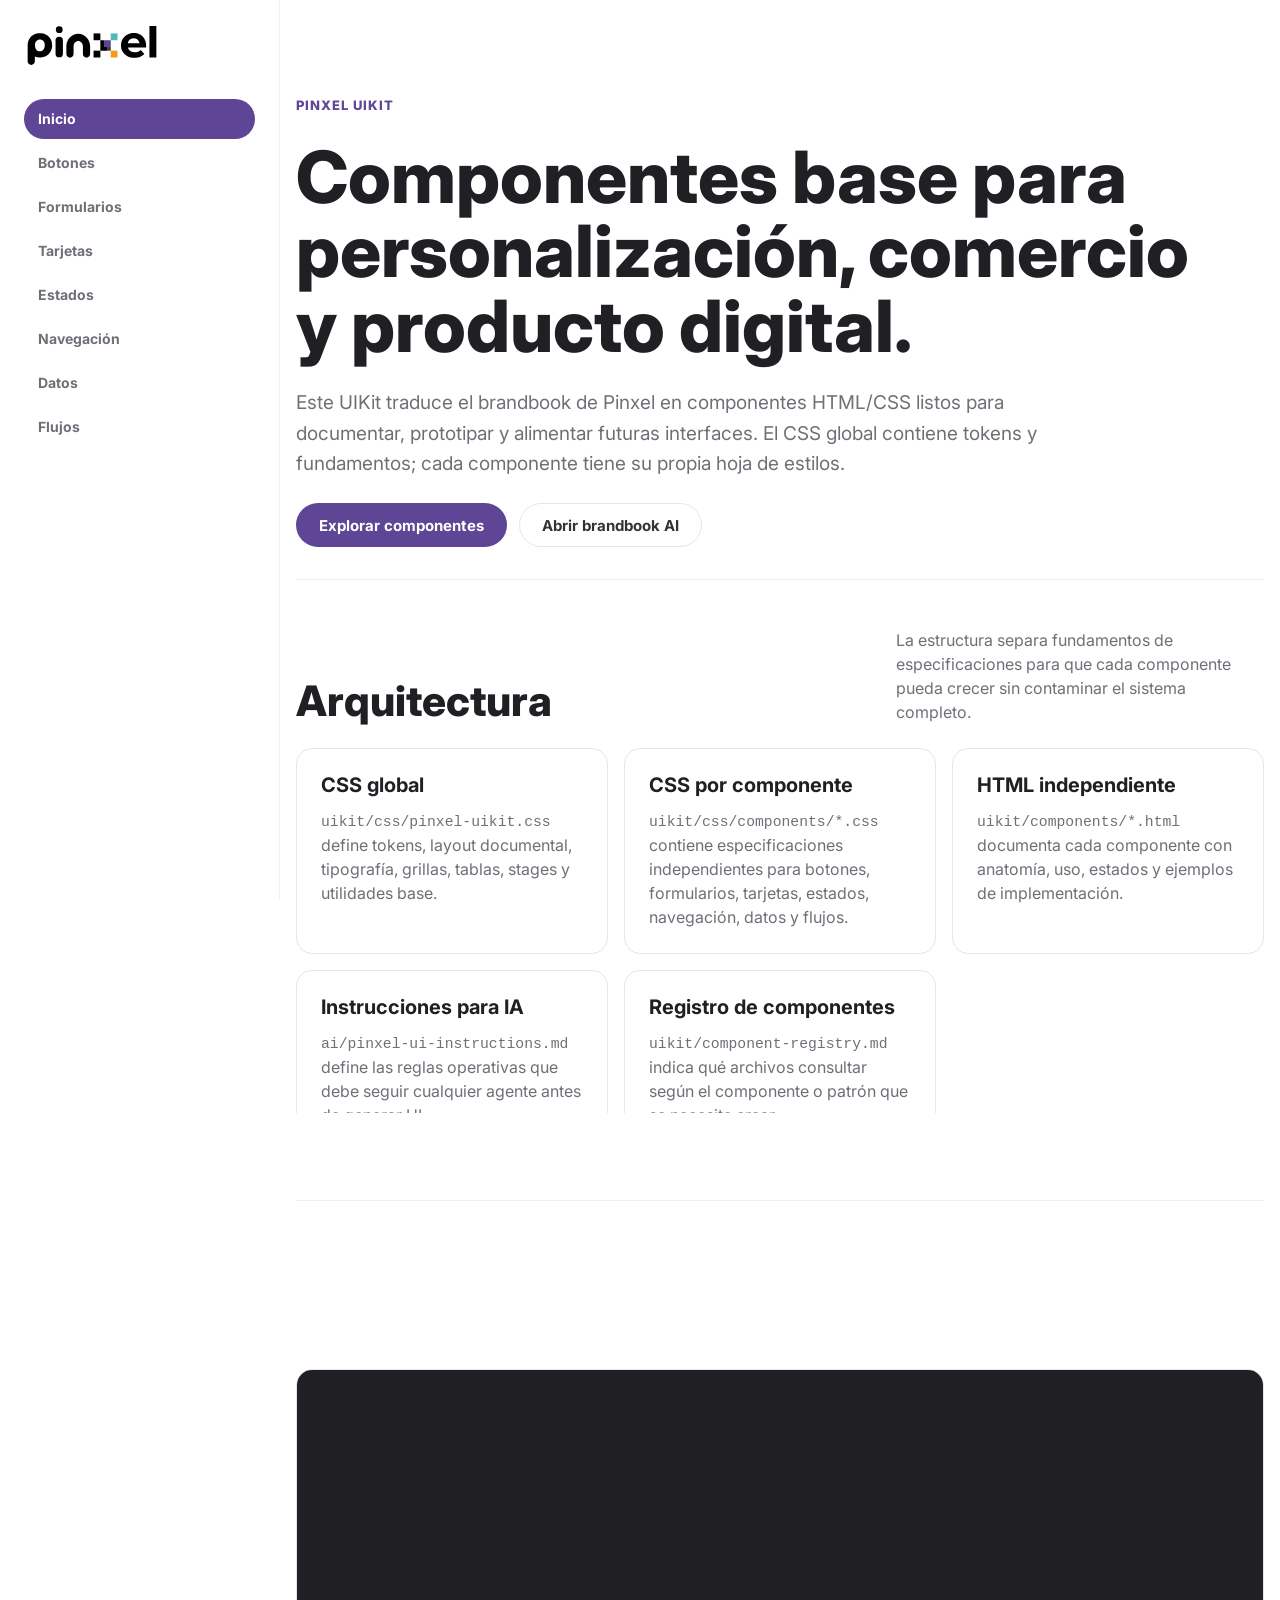
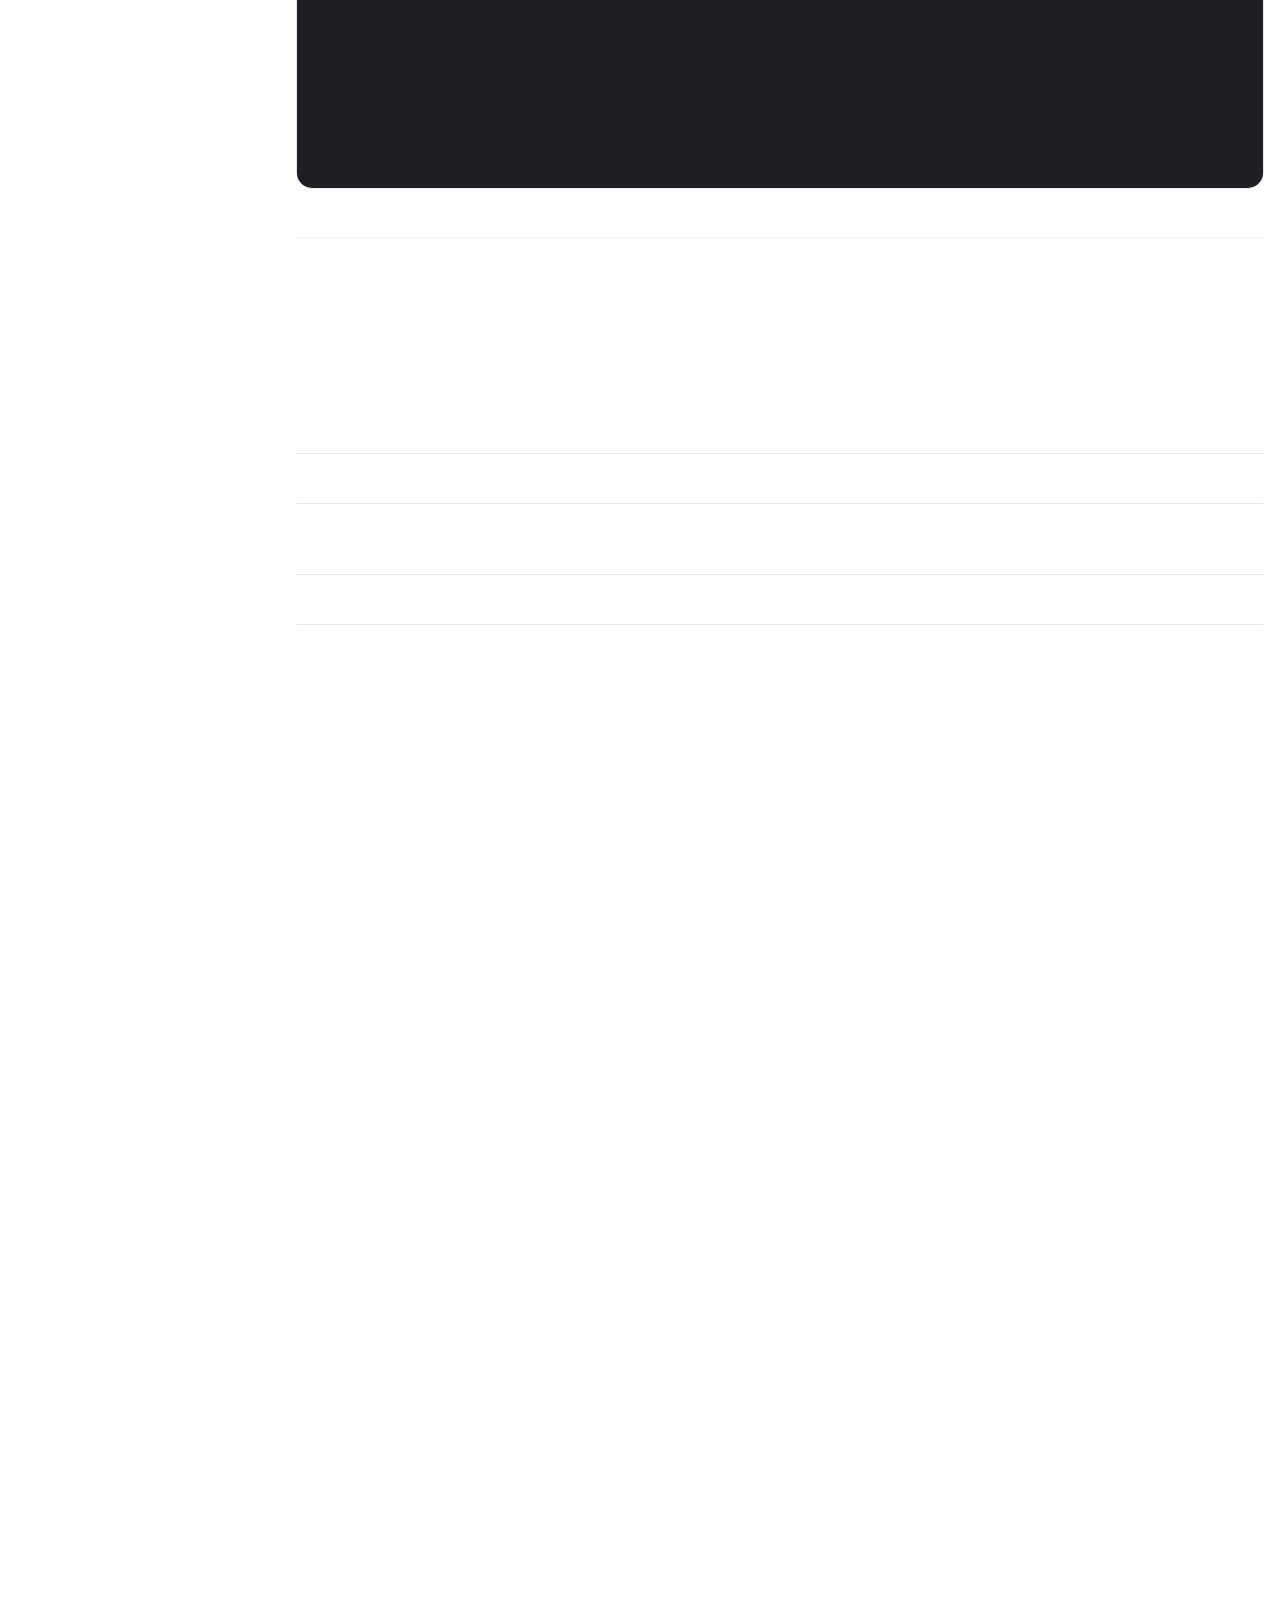
==== uikit/index.html @ 482d56bd "Initial Pinxel design system" ====
<!doctype html>
<html lang="es">
<head>
  <meta charset="utf-8">
  <meta name="viewport" content="width=device-width, initial-scale=1">
  <title>UIKit Pinxel</title>
  <link rel="stylesheet" href="./css/pinxel-uikit.css">
  <link rel="stylesheet" href="./css/components/buttons.css">
  <link rel="stylesheet" href="./css/components/forms.css">
  <link rel="stylesheet" href="./css/components/cards.css">
  <link rel="stylesheet" href="./css/components/badges-alerts.css">
  <link rel="stylesheet" href="./css/components/navigation.css">
  <link rel="stylesheet" href="./css/components/tabs.css">
  <link rel="stylesheet" href="./css/components/data.css">
  <link rel="stylesheet" href="./css/components/flows.css">
</head>
<body>
  <div class="px-shell">
    <div class="px-layout">
      <aside class="px-sidebar" aria-label="Navegación principal">
        <a class="px-sidebar__brand" href="./index.html" aria-label="UIKit Pinxel">
          <img src="../assets/pinxel-logo.svg" alt="Pinxel">
        </a>
        <nav class="px-sidebar__nav" aria-label="Componentes">
          <a href="./index.html" aria-current="page">Inicio</a>
          <a href="./components/buttons.html">Botones</a>
          <a href="./components/forms.html">Formularios</a>
          <a href="./components/cards.html">Tarjetas</a>
          <a href="./components/badges-alerts.html">Estados</a>
          <a href="./components/navigation-tabs.html">Navegación</a>
          <a href="./components/data.html">Datos</a>
          <a href="./components/flows.html">Flujos</a>
        </nav>
      </aside>
      <div class="px-layout__content">
        <main class="px-main">
      <section class="px-hero">
        <p class="px-kicker">Pinxel UIKit</p>
        <h1 class="px-page-title">Componentes base para personalización, comercio y producto digital.</h1>
        <p class="px-lead">Este UIKit traduce el brandbook de Pinxel en componentes HTML/CSS listos para documentar, prototipar y alimentar futuras interfaces. El CSS global contiene tokens y fundamentos; cada componente tiene su propia hoja de estilos.</p>
        <div class="px-row">
          <a class="px-button px-button--primary" href="./components/buttons.html">Explorar componentes</a>
          <a class="px-button px-button--secondary" href="../brandbook/pinxel-brandbook.md">Abrir brandbook AI</a>
        </div>
      </section>

      <section class="px-section">
        <div class="px-section__head">
          <h2>Arquitectura</h2>
          <p>La estructura separa fundamentos de especificaciones para que cada componente pueda crecer sin contaminar el sistema completo.</p>
        </div>
        <div class="px-grid px-grid--3">
          <article class="px-doc-card">
            <h3>CSS global</h3>
            <p><code>uikit/css/pinxel-uikit.css</code> define tokens, layout documental, tipografía, grillas, tablas, stages y utilidades base.</p>
          </article>
          <article class="px-doc-card">
            <h3>CSS por componente</h3>
            <p><code>uikit/css/components/*.css</code> contiene especificaciones independientes para botones, formularios, tarjetas, estados, navegación, datos y flujos.</p>
          </article>
          <article class="px-doc-card">
            <h3>HTML independiente</h3>
            <p><code>uikit/components/*.html</code> documenta cada componente con anatomía, uso, estados y ejemplos de implementación.</p>
          </article>
          <article class="px-doc-card">
            <h3>Instrucciones para IA</h3>
            <p><code>ai/pinxel-ui-instructions.md</code> define las reglas operativas que debe seguir cualquier agente antes de generar UI.</p>
          </article>
          <article class="px-doc-card">
            <h3>Registro de componentes</h3>
            <p><code>uikit/component-registry.md</code> indica qué archivos consultar según el componente o patrón que se necesite crear.</p>
          </article>
        </div>
      </section>

      <section class="px-section">
        <div class="px-section__head">
          <h2>Prompt recomendado</h2>
          <p>Copia este prompt cuando pidas una interfaz, producto digital, landing, dashboard o flujo para Pinxel. Ajusta solamente la última línea con el pedido específico.</p>
        </div>
        <textarea class="px-prompt-box" readonly spellcheck="false">Use the Pinxel design system as the source of truth.

Before designing or coding, read and follow:
- brandbook/pinxel-brandbook.md
- about/about-pinxel.md
- ai/pinxel-ui-instructions.md
- uikit/component-registry.md
- uikit/index.html
- uikit/css/pinxel-uikit.css
- the relevant files in uikit/components/ and uikit/css/components/

Build the requested UI using existing Pinxel tokens, layout rules, components, states, spacing, typography, accessibility rules, and content tone.

Do not invent new visual patterns unless the existing UIKit does not cover the need.
Use light theme by default.
Use Inter.
Use purple #5E4595 for primary actions, orange #F59B1B for commercial emphasis, teal #4EBBB8 for progress/success/live states, and charcoal #333333 for text and structure.
Use pill buttons, visible focus, labeled form fields, aligned inputs/selects, accessible icon-only controls, and complete component states.

Request:
[Describe the Pinxel product, page, app screen, component, or user flow to generate.]</textarea>
      </section>

      <section class="px-section">
        <div class="px-section__head">
          <h2>Principios del UIKit</h2>
          <p>Pinxel debe sentirse claro y modular, pero también capaz de sostener productos físicos personalizados y automatizaciones con IA.</p>
        </div>
        <table class="px-table">
          <tbody>
            <tr>
              <th>Light first</th>
              <td>Diseñar primero sobre superficies blancas o gris muy claro. El modo oscuro es opcional para herramientas largas y dashboards.</td>
            </tr>
            <tr>
              <th>Pill actions</th>
              <td>Las acciones principales usan forma pill. Es una señal de marca: acción amable, táctil y clara.</td>
            </tr>
            <tr>
              <th>Color funcional</th>
              <td>Púrpura para decisiones, naranja para impulso comercial, turquesa para progreso y estados positivos.</td>
            </tr>
            <tr>
              <th>Personalización visible</th>
              <td>Los flujos de producto deben mostrar objeto, opciones, preview, datos del cliente y confirmación.</td>
            </tr>
            <tr>
              <th>IA práctica</th>
              <td>La IA se presenta como asistente útil. Mostrar flujo, mensaje, estado o resultado antes que gráficos abstractos.</td>
            </tr>
          </tbody>
        </table>
      </section>

      <section class="px-section">
        <div class="px-section__head">
          <h2>Componentes base</h2>
          <p>Estos son los primeros componentes estables. Cada página puede copiarse como referencia para nuevos patrones.</p>
        </div>
        <div class="px-grid px-grid--3">
          <a class="px-card px-card--interactive" href="./components/buttons.html">
            <p class="px-card__eyebrow">Acciones</p>
            <h3 class="px-card__title">Botones</h3>
            <p class="px-card__text">Primario, secundario, terciario, acento, icon button, tamaños y estados.</p>
          </a>
          <a class="px-card px-card--interactive" href="./components/forms.html">
            <p class="px-card__eyebrow">Entrada</p>
            <h3 class="px-card__title">Formularios</h3>
            <p class="px-card__text">Inputs, búsqueda, textarea, selects, choices y opciones de personalización.</p>
          </a>
          <a class="px-card px-card--interactive" href="./components/cards.html">
            <p class="px-card__eyebrow">Superficies</p>
            <h3 class="px-card__title">Tarjetas</h3>
            <p class="px-card__text">Cards base, producto personalizado y líneas internas de Pinxel.</p>
          </a>
          <a class="px-card px-card--interactive" href="./components/badges-alerts.html">
            <p class="px-card__eyebrow">Feedback</p>
            <h3 class="px-card__title">Estados</h3>
            <p class="px-card__text">Badges y alertas para información, éxito, advertencia, error y neutral.</p>
          </a>
          <a class="px-card px-card--interactive" href="./components/navigation-tabs.html">
            <p class="px-card__eyebrow">Orientación</p>
            <h3 class="px-card__title">Navegación y tabs</h3>
            <p class="px-card__text">Top nav, subbar, tabs pill y tabs subrayados.</p>
          </a>
          <a class="px-card px-card--interactive" href="./components/data.html">
            <p class="px-card__eyebrow">Producto</p>
            <h3 class="px-card__title">Datos</h3>
            <p class="px-card__text">Métricas, progreso y listas de estados para dashboards y automatización.</p>
          </a>
          <a class="px-card px-card--interactive" href="./components/flows.html">
            <p class="px-card__eyebrow">Experiencia</p>
            <h3 class="px-card__title">Flujos</h3>
            <p class="px-card__text">Personalización de producto y automatización comercial con IA.</p>
          </a>
        </div>
      </section>

      <section class="px-section">
        <div class="px-section__head">
          <h2>Tokens esenciales</h2>
          <p>Primer mapa de valores compartidos entre brandbook, UIKit e interfaces futuras.</p>
        </div>
        <div class="px-grid px-grid--3">
          <div class="px-doc-card">
            <div class="px-token-swatch" style="background:#5e4595"></div>
            <h3>Púrpura Pinxel</h3>
            <p><code>--px-purple: #5e4595</code></p>
          </div>
          <div class="px-doc-card">
            <div class="px-token-swatch" style="background:#f59b1b"></div>
            <h3>Naranja Energía</h3>
            <p><code>--px-orange: #f59b1b</code></p>
          </div>
          <div class="px-doc-card">
            <div class="px-token-swatch" style="background:#4ebbb8"></div>
            <h3>Turquesa Vivo</h3>
            <p><code>--px-teal: #4ebbb8</code></p>
          </div>
        </div>
      </section>
        </main>

        <footer class="px-footer">
          <div class="px-footer__inner">UIKit Pinxel · base v0.1 · HTML estático con CSS modular.</div>
        </footer>
      </div>
    </div>
  </div>
</body>
</html>
---- uikit/css/components/buttons.css ----
.px-button {
  min-height: 44px;
  display: inline-flex;
  align-items: center;
  justify-content: center;
  gap: 8px;
  border: 1px solid transparent;
  border-radius: var(--px-radius-pill);
  padding: 0 22px;
  font-size: 15px;
  font-weight: 700;
  line-height: 1;
  text-decoration: none;
  cursor: pointer;
  position: relative;
  transition: transform 160ms var(--px-ease), background-color 160ms var(--px-ease), border-color 160ms var(--px-ease), box-shadow 160ms var(--px-ease), color 160ms var(--px-ease), opacity 160ms var(--px-ease);
  white-space: nowrap;
}

.px-button:hover:not(:disabled):not([aria-disabled="true"]):not([aria-busy="true"]) {
  transform: translateY(-1px);
}

.px-button:active:not(:disabled):not([aria-disabled="true"]):not([aria-busy="true"]),
.px-button[aria-pressed="true"] {
  transform: scale(.98);
}

.px-button:focus-visible,
.px-icon-button:focus-visible {
  outline: 3px solid rgba(94, 69, 149, .28);
  outline-offset: 3px;
}

.px-button:disabled,
.px-button[aria-disabled="true"] {
  cursor: not-allowed;
  transform: none;
}

.px-button[aria-busy="true"] {
  cursor: progress;
  pointer-events: none;
}

.px-button[aria-busy="true"]::before {
  width: 14px;
  height: 14px;
  border: 2px solid currentColor;
  border-right-color: transparent;
  border-radius: var(--px-radius-full);
  content: "";
  animation: px-button-spin 700ms linear infinite;
}

.px-button--primary {
  background: var(--px-purple);
  color: #ffffff;
}

.px-button--primary:hover:not(:disabled):not([aria-disabled="true"]) {
  background: var(--px-purple-hover);
}

.px-button--primary:active:not(:disabled):not([aria-disabled="true"]),
.px-button--primary[aria-pressed="true"] {
  background: #493176;
}

.px-button--primary:disabled,
.px-button--primary[aria-disabled="true"] {
  background: #d8d1e7;
  color: #ffffff;
}

.px-button--secondary {
  border-color: var(--px-hairline);
  background: var(--px-surface);
  color: var(--px-ink);
}

.px-button--secondary:hover:not(:disabled):not([aria-disabled="true"]) {
  border-color: color-mix(in srgb, var(--px-purple) 36%, var(--px-hairline));
  box-shadow: var(--px-shadow-sm);
}

.px-button--secondary:active:not(:disabled):not([aria-disabled="true"]),
.px-button--secondary[aria-pressed="true"] {
  background: rgba(94, 69, 149, .08);
  border-color: rgba(94, 69, 149, .42);
}

.px-button--secondary:disabled,
.px-button--secondary[aria-disabled="true"] {
  background: var(--px-canvas-soft);
  color: var(--px-subtle);
  border-color: var(--px-hairline);
}

.px-button--accent {
  background: var(--px-orange);
  color: #1f1f24;
}

.px-button--accent:hover:not(:disabled):not([aria-disabled="true"]) {
  background: #df8810;
}

.px-button--accent:disabled,
.px-button--accent[aria-disabled="true"] {
  background: #f8d9a7;
  color: rgba(31, 31, 36, .56);
}

.px-button--tertiary,
.px-button--ghost {
  background: transparent;
  color: var(--px-purple);
  padding-inline: 14px;
}

.px-button--tertiary:hover:not(:disabled):not([aria-disabled="true"]),
.px-button--ghost:hover:not(:disabled):not([aria-disabled="true"]) {
  background: rgba(94, 69, 149, .09);
}

.px-button--tertiary:active:not(:disabled):not([aria-disabled="true"]),
.px-button--tertiary[aria-pressed="true"],
.px-button--ghost:active:not(:disabled):not([aria-disabled="true"]),
.px-button--ghost[aria-pressed="true"] {
  background: rgba(94, 69, 149, .14);
}

.px-button--tertiary:disabled,
.px-button--tertiary[aria-disabled="true"],
.px-button--ghost:disabled,
.px-button--ghost[aria-disabled="true"] {
  color: var(--px-subtle);
  background: transparent;
}

.px-button--tertiary-neutral {
  color: var(--px-ink);
}

.px-button--tertiary-danger {
  color: var(--px-error);
}

.px-button--tertiary-danger:hover:not(:disabled):not([aria-disabled="true"]) {
  background: rgba(217, 74, 74, .10);
}

.px-button--large {
  min-height: 52px;
  padding: 0 28px;
  font-size: 16px;
}

.px-button--small {
  min-height: 36px;
  padding: 0 16px;
  font-size: 14px;
}

.px-button--full {
  width: 100%;
}

.px-icon-button {
  width: 44px;
  height: 44px;
  display: inline-grid;
  place-items: center;
  border: 1px solid var(--px-hairline);
  border-radius: var(--px-radius-full);
  background: var(--px-surface);
  color: var(--px-ink);
  cursor: pointer;
  transition: transform 160ms var(--px-ease), box-shadow 160ms var(--px-ease), border-color 160ms var(--px-ease), background-color 160ms var(--px-ease), color 160ms var(--px-ease);
}

.px-icon-button:hover:not(:disabled):not([aria-disabled="true"]) {
  transform: translateY(-1px);
  border-color: color-mix(in srgb, var(--px-purple) 36%, var(--px-hairline));
  box-shadow: var(--px-shadow-sm);
}

.px-icon-button:active:not(:disabled):not([aria-disabled="true"]),
.px-icon-button[aria-pressed="true"] {
  transform: scale(.96);
  background: rgba(94, 69, 149, .09);
  color: var(--px-purple);
}

.px-icon-button:disabled,
.px-icon-button[aria-disabled="true"] {
  cursor: not-allowed;
  background: var(--px-canvas-soft);
  color: var(--px-subtle);
  transform: none;
}

.px-icon-button svg,
.px-button svg {
  width: 18px;
  height: 18px;
  flex: 0 0 auto;
}

.px-button-state-grid {
  display: grid;
  grid-template-columns: repeat(5, minmax(150px, 1fr));
  gap: var(--px-space-md);
}

.px-button-state {
  display: grid;
  gap: var(--px-space-sm);
  align-content: start;
  border: 1px solid var(--px-hairline);
  border-radius: var(--px-radius-md);
  background: var(--px-surface);
  padding: var(--px-space-md);
}

.px-button-state span {
  color: var(--px-muted);
  font-size: 12px;
  font-weight: 700;
}

.px-button-demo-focus {
  outline: 3px solid rgba(94, 69, 149, .28);
  outline-offset: 3px;
}

@keyframes px-button-spin {
  to {
    transform: rotate(1turn);
  }
}

@media (max-width: 1040px) {
  .px-button-state-grid {
    grid-template-columns: repeat(2, minmax(0, 1fr));
  }
}

@media (max-width: 640px) {
  .px-button-state-grid {
    grid-template-columns: 1fr;
  }
}
---- uikit/css/components/forms.css ----
.px-field-group {
  display: grid;
  gap: 7px;
  align-content: start;
}

.px-label {
  color: var(--px-ink-strong);
  font-size: 13px;
  font-weight: 700;
}

.px-help {
  margin: 0;
  color: var(--px-muted);
  font-size: 13px;
}

.px-input,
.px-select,
.px-textarea {
  width: 100%;
  border: 1px solid var(--px-hairline);
  background: var(--px-surface);
  color: var(--px-ink);
  font-size: 15px;
  line-height: 1.2;
  transition: border-color 160ms var(--px-ease), box-shadow 160ms var(--px-ease), background-color 160ms var(--px-ease);
}

.px-input,
.px-select {
  height: 48px;
  border-radius: var(--px-radius-pill);
  padding: 0 18px;
}

.px-select {
  -webkit-appearance: none;
  appearance: none;
  background-image:
    linear-gradient(45deg, transparent 50%, currentColor 50%),
    linear-gradient(135deg, currentColor 50%, transparent 50%);
  background-position:
    calc(100% - 22px) 21px,
    calc(100% - 16px) 21px;
  background-size: 6px 6px, 6px 6px;
  background-repeat: no-repeat;
  color: var(--px-ink);
  padding-right: 42px;
}

.px-textarea {
  min-height: 120px;
  resize: vertical;
  border-radius: var(--px-radius-md);
  padding: 14px 16px;
}

.px-input::placeholder,
.px-textarea::placeholder {
  color: var(--px-subtle);
}

.px-input:focus,
.px-select:focus,
.px-textarea:focus {
  border-color: var(--px-purple);
  box-shadow: 0 0 0 4px rgba(94, 69, 149, .13);
  outline: none;
}

.px-input[aria-invalid="true"],
.px-select[aria-invalid="true"],
.px-textarea[aria-invalid="true"] {
  border-color: var(--px-error);
}

.px-search {
  position: relative;
  display: flex;
  align-items: center;
}

.px-search svg {
  position: absolute;
  left: 17px;
  width: 18px;
  height: 18px;
  color: var(--px-muted);
}

.px-search .px-input {
  padding-left: 46px;
}

.px-choice {
  display: flex;
  align-items: flex-start;
  gap: 10px;
  color: var(--px-ink);
  cursor: pointer;
}

.px-choice input {
  width: 18px;
  height: 18px;
  margin-top: 3px;
  accent-color: var(--px-purple);
}

.px-option-grid {
  display: grid;
  grid-template-columns: repeat(3, minmax(0, 1fr));
  gap: var(--px-space-sm);
}

.px-option-card {
  min-height: 96px;
  display: grid;
  gap: 6px;
  border: 1px solid var(--px-hairline);
  border-radius: var(--px-radius-md);
  background: var(--px-surface);
  padding: var(--px-space-md);
  cursor: pointer;
}

.px-option-card:hover,
.px-option-card:has(input:checked) {
  border-color: var(--px-purple);
  box-shadow: 0 0 0 4px rgba(94, 69, 149, .10);
}

.px-option-card input {
  position: absolute;
  opacity: 0;
  pointer-events: none;
}

.px-option-card strong {
  color: var(--px-ink-strong);
  font-size: 15px;
}

.px-option-card span {
  color: var(--px-muted);
  font-size: 13px;
}

@media (max-width: 720px) {
  .px-option-grid {
    grid-template-columns: 1fr;
  }
}
---- uikit/css/components/cards.css ----
.px-card {
  border: 1px solid var(--px-hairline);
  border-radius: var(--px-radius-md);
  background: var(--px-surface);
  padding: var(--px-space-lg);
}

.px-card-demo {
  display: grid;
  gap: var(--px-space-md);
  margin-inline: auto;
}

.px-card-demo--2 {
  max-width: 820px;
  grid-template-columns: repeat(2, minmax(0, 1fr));
}

.px-card-demo--3 {
  max-width: 1040px;
  grid-template-columns: repeat(3, minmax(0, 1fr));
}

.px-card-demo--4 {
  max-width: 1240px;
  grid-template-columns: repeat(4, minmax(0, 1fr));
}

.px-card--interactive {
  transition: transform 160ms var(--px-ease), border-color 160ms var(--px-ease), box-shadow 160ms var(--px-ease);
}

.px-card--interactive:hover {
  transform: translateY(-2px);
  border-color: color-mix(in srgb, var(--px-purple) 34%, var(--px-hairline));
  box-shadow: var(--px-shadow-md);
}

.px-card__eyebrow {
  margin: 0 0 8px;
  color: var(--px-purple);
  font-size: 12px;
  font-weight: 800;
  letter-spacing: .07em;
  text-transform: uppercase;
}

.px-card__title {
  margin: 0;
  color: var(--px-ink-strong);
  font-size: 22px;
  font-weight: 800;
  line-height: 1.2;
}

.px-card__text {
  margin: 10px 0 0;
  color: var(--px-muted);
}

.px-card__media {
  width: calc(100% + (var(--px-space-lg) * 2));
  aspect-ratio: 4 / 3;
  margin: calc(var(--px-space-lg) * -1) calc(var(--px-space-lg) * -1) var(--px-space-lg);
  overflow: hidden;
  border-radius: var(--px-radius-md) var(--px-radius-md) 0 0;
  background: var(--px-canvas-soft);
}

.px-card__media img {
  width: 100%;
  height: 100%;
  object-fit: cover;
}

.px-product-card {
  overflow: hidden;
  border: 1px solid var(--px-hairline);
  border-radius: var(--px-radius-lg);
  background: var(--px-surface);
}

.px-product-card__media {
  aspect-ratio: 4 / 3;
  display: grid;
  place-items: center;
  background: var(--px-canvas-soft);
  overflow: hidden;
}

.px-product-card__media img {
  width: 100%;
  height: 100%;
  object-fit: cover;
}

.px-product-card__body {
  display: grid;
  gap: var(--px-space-sm);
  padding: var(--px-space-lg);
}

.px-line-card {
  display: grid;
  gap: var(--px-space-md);
  border: 1px solid var(--px-hairline);
  border-radius: var(--px-radius-lg);
  background: var(--px-surface);
  padding: var(--px-space-lg);
}

.px-line-card__mark {
  width: 46px;
  height: 46px;
  display: grid;
  place-items: center;
  border-radius: var(--px-radius-md);
  background: rgba(94, 69, 149, .12);
  color: var(--px-purple);
}

.px-line-card__mark--orange {
  background: rgba(245, 155, 27, .18);
  color: #8a5200;
}

.px-line-card__mark--teal {
  background: rgba(78, 187, 184, .20);
  color: #1c6966;
}

@media (max-width: 920px) {
  .px-card-demo--2,
  .px-card-demo--3,
  .px-card-demo--4 {
    grid-template-columns: repeat(2, minmax(0, 1fr));
  }
}

@media (max-width: 640px) {
  .px-card-demo--2,
  .px-card-demo--3,
  .px-card-demo--4 {
    grid-template-columns: 1fr;
  }
}
---- uikit/css/components/badges-alerts.css ----
.px-badge {
  width: fit-content;
  justify-self: start;
  min-height: 28px;
  display: inline-flex;
  align-items: center;
  gap: 6px;
  border-radius: var(--px-radius-pill);
  padding: 0 11px;
  font-size: 12px;
  font-weight: 800;
}

.px-badge--info {
  background: rgba(94, 69, 149, .13);
  color: var(--px-purple);
}

.px-badge--success {
  background: rgba(78, 187, 184, .18);
  color: #1b6664;
}

.px-badge--warning {
  background: rgba(245, 155, 27, .20);
  color: #7b4a05;
}

.px-badge--neutral {
  background: var(--px-canvas-soft);
  color: var(--px-muted);
}

.px-badge--error {
  background: rgba(217, 74, 74, .13);
  color: var(--px-error);
}

.px-alert {
  display: grid;
  grid-template-columns: auto minmax(0, 1fr);
  gap: var(--px-space-sm);
  border: 1px solid var(--px-hairline);
  border-left-width: 4px;
  border-radius: var(--px-radius-md);
  background: var(--px-surface);
  padding: var(--px-space-md);
}

.px-alert svg {
  width: 20px;
  height: 20px;
  margin-top: 2px;
}

.px-alert strong {
  display: block;
  color: var(--px-ink-strong);
}

.px-alert p {
  margin: 4px 0 0;
  color: var(--px-muted);
}

.px-alert--info {
  border-left-color: var(--px-purple);
}

.px-alert--success {
  border-left-color: var(--px-teal);
}

.px-alert--warning {
  border-left-color: var(--px-orange);
}

.px-alert--error {
  border-left-color: var(--px-error);
}
---- uikit/css/components/navigation.css ----
.px-nav {
  border: 1px solid var(--px-hairline);
  border-radius: var(--px-radius-lg);
  background: var(--px-surface);
  overflow: hidden;
}

.px-nav__bar {
  min-height: 72px;
  display: flex;
  align-items: center;
  justify-content: space-between;
  gap: var(--px-space-lg);
  padding: 0 var(--px-space-lg);
}

.px-nav__logo {
  width: 128px;
}

.px-nav__links {
  display: flex;
  align-items: center;
  gap: var(--px-space-2xs);
}

.px-nav__links a {
  border-radius: var(--px-radius-pill);
  color: var(--px-muted);
  font-size: 14px;
  font-weight: 700;
  padding: 8px 12px;
  text-decoration: none;
}

.px-nav__links a[aria-current="page"],
.px-nav__links a:hover {
  background: var(--px-canvas-soft);
  color: var(--px-ink-strong);
}

.px-nav__subbar {
  min-height: 52px;
  display: flex;
  align-items: center;
  justify-content: space-between;
  gap: var(--px-space-md);
  border-top: 1px solid var(--px-hairline);
  background: color-mix(in srgb, var(--px-canvas-soft) 82%, transparent);
  padding: 0 var(--px-space-lg);
}

.px-nav__subbar strong {
  color: var(--px-ink-strong);
}

.px-nav__subbar span {
  color: var(--px-muted);
  font-size: 14px;
}

.px-slider-demo {
  display: grid;
  gap: var(--px-space-lg);
}

.px-slider-demo__viewport {
  position: relative;
  min-height: 360px;
  display: grid;
  place-items: center;
  border: 1px solid var(--px-hairline);
  border-radius: var(--px-radius-lg);
  background: var(--px-canvas-soft);
  overflow: hidden;
  padding: var(--px-space-lg);
}

.px-slider-card {
  width: min(100%, 680px);
  display: grid;
  border: 1px solid var(--px-hairline);
  border-radius: var(--px-radius-md);
  background: var(--px-surface);
  box-shadow: var(--px-shadow-sm);
  overflow: hidden;
}

.px-slider-card img {
  width: 100%;
  aspect-ratio: 16 / 9;
  object-fit: cover;
}

.px-slider-card div {
  display: grid;
  gap: var(--px-space-2xs);
  padding: var(--px-space-lg);
}

.px-slider-card p,
.px-slider-card h3 {
  margin: 0;
}

.px-slider-card p {
  color: var(--px-muted);
  font-size: 13px;
  font-weight: 700;
}

.px-slider-card h3 {
  color: var(--px-ink-strong);
  font-size: 20px;
  line-height: 1.2;
}

.px-slider-button {
  width: 44px;
  height: 44px;
  display: inline-grid;
  place-items: center;
  border: 1px solid var(--px-hairline);
  border-radius: var(--px-radius-full);
  background: color-mix(in srgb, var(--px-surface) 94%, transparent);
  color: var(--px-ink);
  box-shadow: var(--px-shadow-sm);
  cursor: pointer;
  transition: transform 160ms var(--px-ease), box-shadow 160ms var(--px-ease), border-color 160ms var(--px-ease), background-color 160ms var(--px-ease), color 160ms var(--px-ease), opacity 160ms var(--px-ease);
}

.px-slider-button:hover:not(:disabled):not([aria-disabled="true"]) {
  transform: translateY(-1px);
  border-color: color-mix(in srgb, var(--px-purple) 36%, var(--px-hairline));
  background: var(--px-surface);
  box-shadow: var(--px-shadow-md);
}

.px-slider-button:active:not(:disabled):not([aria-disabled="true"]) {
  transform: scale(.96);
  background: rgba(94, 69, 149, .09);
  color: var(--px-purple);
}

.px-slider-button:focus-visible {
  outline: 3px solid rgba(94, 69, 149, .28);
  outline-offset: 3px;
}

.px-slider-button:disabled,
.px-slider-button[aria-disabled="true"] {
  background: var(--px-canvas-soft);
  color: var(--px-subtle);
  box-shadow: none;
  cursor: not-allowed;
}

.px-slider-button svg {
  width: 20px;
  height: 20px;
}

.px-slider-button--previous,
.px-slider-button--next {
  position: absolute;
  top: 50%;
  z-index: 2;
}

.px-slider-button--previous {
  left: var(--px-space-lg);
  transform: translateY(-50%);
}

.px-slider-button--next {
  right: var(--px-space-lg);
  transform: translateY(-50%);
}

.px-slider-button--previous:hover:not(:disabled):not([aria-disabled="true"]),
.px-slider-button--next:hover:not(:disabled):not([aria-disabled="true"]) {
  transform: translateY(calc(-50% - 1px));
}

.px-slider-button--previous:active:not(:disabled):not([aria-disabled="true"]),
.px-slider-button--next:active:not(:disabled):not([aria-disabled="true"]) {
  transform: translateY(-50%) scale(.96);
}

.px-slider-control-row {
  display: flex;
  align-items: center;
  gap: var(--px-space-sm);
}

@media (max-width: 760px) {
  .px-nav__bar,
  .px-nav__subbar {
    align-items: flex-start;
    flex-direction: column;
    padding: var(--px-space-md);
  }

  .px-nav__links {
    flex-wrap: wrap;
  }

  .px-slider-demo__viewport {
    align-items: start;
    min-height: auto;
    padding-bottom: 76px;
  }

  .px-slider-button--previous,
  .px-slider-button--next {
    top: auto;
    bottom: var(--px-space-md);
    transform: none;
  }

  .px-slider-button--previous:hover:not(:disabled):not([aria-disabled="true"]),
  .px-slider-button--next:hover:not(:disabled):not([aria-disabled="true"]) {
    transform: translateY(-1px);
  }

  .px-slider-button--previous:active:not(:disabled):not([aria-disabled="true"]),
  .px-slider-button--next:active:not(:disabled):not([aria-disabled="true"]) {
    transform: scale(.96);
  }
}
---- uikit/css/components/tabs.css ----
.px-tabs {
  display: inline-flex;
  align-items: center;
  gap: 4px;
  border: 1px solid var(--px-hairline);
  border-radius: var(--px-radius-pill);
  background: var(--px-surface);
  padding: 4px;
}

.px-tab {
  min-height: 38px;
  display: inline-flex;
  align-items: center;
  justify-content: center;
  border: 0;
  border-radius: var(--px-radius-pill);
  background: transparent;
  color: var(--px-muted);
  font-size: 14px;
  font-weight: 700;
  padding: 0 16px;
  cursor: pointer;
}

.px-tab[aria-selected="true"] {
  background: var(--px-purple);
  color: #ffffff;
}

.px-tabs--underline {
  display: flex;
  gap: var(--px-space-lg);
  border-bottom: 1px solid var(--px-hairline);
}

.px-tab-link {
  position: relative;
  border: 0;
  background: transparent;
  color: var(--px-muted);
  font-weight: 700;
  padding: 0 0 12px;
  cursor: pointer;
}

.px-tab-link[aria-selected="true"] {
  color: var(--px-ink-strong);
}

.px-tab-link[aria-selected="true"]::after {
  position: absolute;
  right: 0;
  bottom: -1px;
  left: 0;
  height: 3px;
  border-radius: var(--px-radius-pill);
  background: var(--px-purple);
  content: "";
}
---- uikit/css/components/data.css ----
.px-metric-card {
  display: grid;
  gap: var(--px-space-sm);
  border: 1px solid var(--px-hairline);
  border-radius: var(--px-radius-md);
  background: var(--px-surface);
  padding: var(--px-space-lg);
}

.px-metric-card__label {
  color: var(--px-muted);
  font-size: 13px;
  font-weight: 700;
}

.px-metric-card__value {
  color: var(--px-ink-strong);
  font-size: 36px;
  font-weight: 800;
  line-height: 1;
  font-variant-numeric: tabular-nums;
}

.px-metric-card__delta {
  color: var(--px-muted);
  font-size: 13px;
}

.px-metric-card__delta--up {
  color: #1f7a76;
}

.px-metric-card__delta--warn {
  color: #8a5200;
}

.px-progress {
  display: grid;
  gap: 8px;
}

.px-progress__meta {
  display: flex;
  justify-content: space-between;
  gap: var(--px-space-md);
  color: var(--px-muted);
  font-size: 13px;
  font-weight: 700;
}

.px-progress__track {
  height: 10px;
  overflow: hidden;
  border-radius: var(--px-radius-pill);
  background: var(--px-hairline-soft);
}

.px-progress__bar {
  display: block;
  height: 100%;
  border-radius: inherit;
  background: var(--px-teal);
}

.px-status-list {
  display: grid;
  gap: 1px;
  overflow: hidden;
  border: 1px solid var(--px-hairline);
  border-radius: var(--px-radius-md);
  background: var(--px-hairline);
}

.px-status-row {
  display: grid;
  grid-template-columns: minmax(0, 1fr) auto;
  gap: var(--px-space-md);
  align-items: center;
  background: var(--px-surface);
  padding: var(--px-space-md);
}

.px-status-row strong {
  display: block;
  color: var(--px-ink-strong);
}

.px-status-row span {
  color: var(--px-muted);
  font-size: 13px;
}
---- uikit/css/components/flows.css ----
.px-stepper {
  display: grid;
  gap: var(--px-space-md);
}

.px-step {
  display: grid;
  grid-template-columns: auto minmax(0, 1fr);
  gap: var(--px-space-md);
  border: 1px solid var(--px-hairline);
  border-radius: var(--px-radius-md);
  background: var(--px-surface);
  padding: var(--px-space-md);
}

.px-step__number {
  width: 34px;
  height: 34px;
  display: grid;
  place-items: center;
  border-radius: var(--px-radius-full);
  background: var(--px-purple);
  color: #ffffff;
  font-size: 13px;
  font-weight: 800;
}

.px-step__title {
  display: block;
  color: var(--px-ink-strong);
  font-weight: 800;
}

.px-step__text {
  margin: 4px 0 0;
  color: var(--px-muted);
  font-size: 14px;
}

.px-preview-panel {
  display: grid;
  gap: var(--px-space-md);
  border: 1px solid var(--px-hairline);
  border-radius: var(--px-radius-lg);
  background: var(--px-surface);
  padding: var(--px-space-lg);
}

.px-preview-panel__canvas {
  min-height: 260px;
  display: grid;
  place-items: center;
  border-radius: var(--px-radius-md);
  background: var(--px-canvas-soft);
}

.px-preview-panel__object {
  width: 180px;
  aspect-ratio: 4 / 5;
  display: grid;
  place-items: center;
  border: 1px solid var(--px-hairline);
  border-radius: 24px;
  background: #ffffff;
  color: var(--px-purple);
  font-weight: 800;
  box-shadow: 0 18px 34px rgba(31, 31, 36, .12);
}

.px-automation-card {
  display: grid;
  gap: var(--px-space-md);
  border: 1px solid var(--px-hairline);
  border-radius: var(--px-radius-lg);
  background: var(--px-surface);
  padding: var(--px-space-lg);
}

.px-automation-card__header {
  display: flex;
  justify-content: space-between;
  gap: var(--px-space-md);
}

.px-automation-card__title {
  margin: 0;
  color: var(--px-ink-strong);
  font-size: 20px;
  line-height: 1.25;
}

.px-message {
  border-radius: var(--px-radius-md);
  background: var(--px-canvas-soft);
  color: var(--px-ink);
  padding: var(--px-space-md);
}

.px-message strong {
  display: block;
  margin-bottom: 4px;
  color: var(--px-ink-strong);
  font-size: 13px;
}
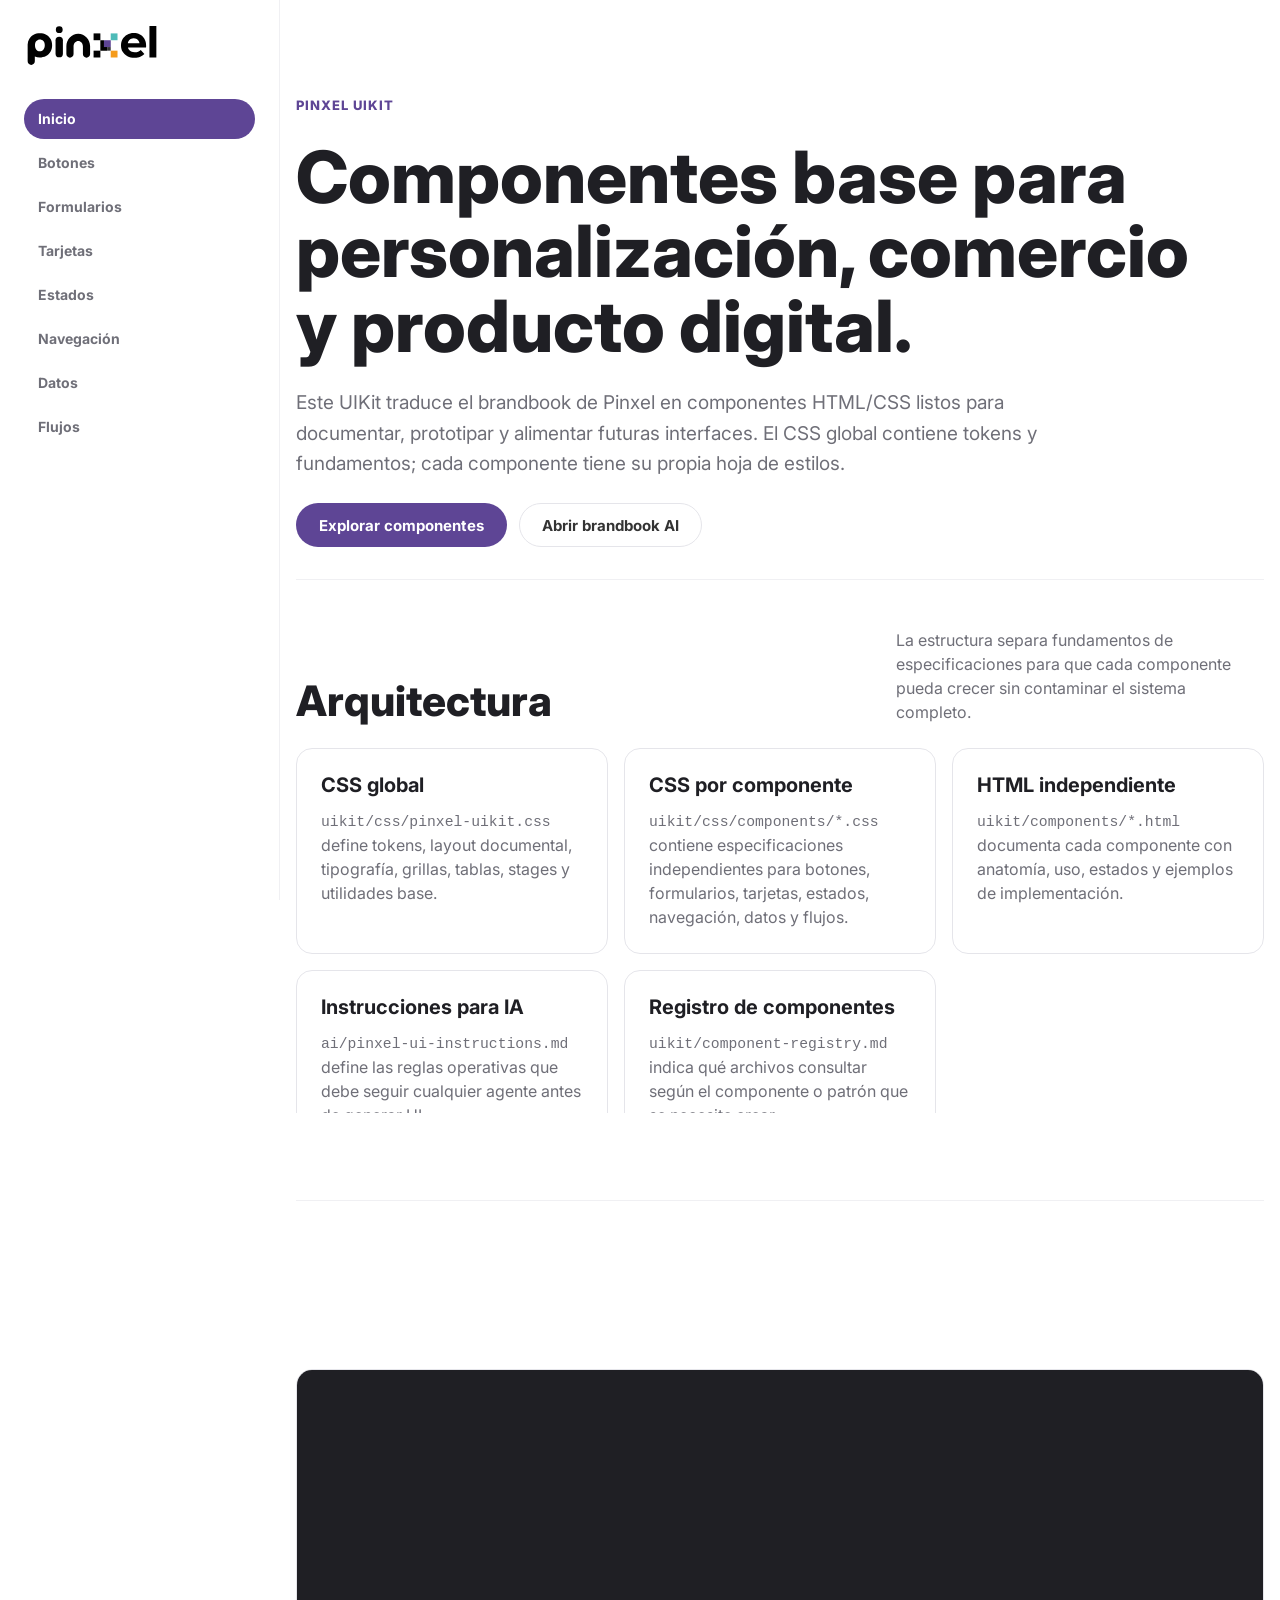
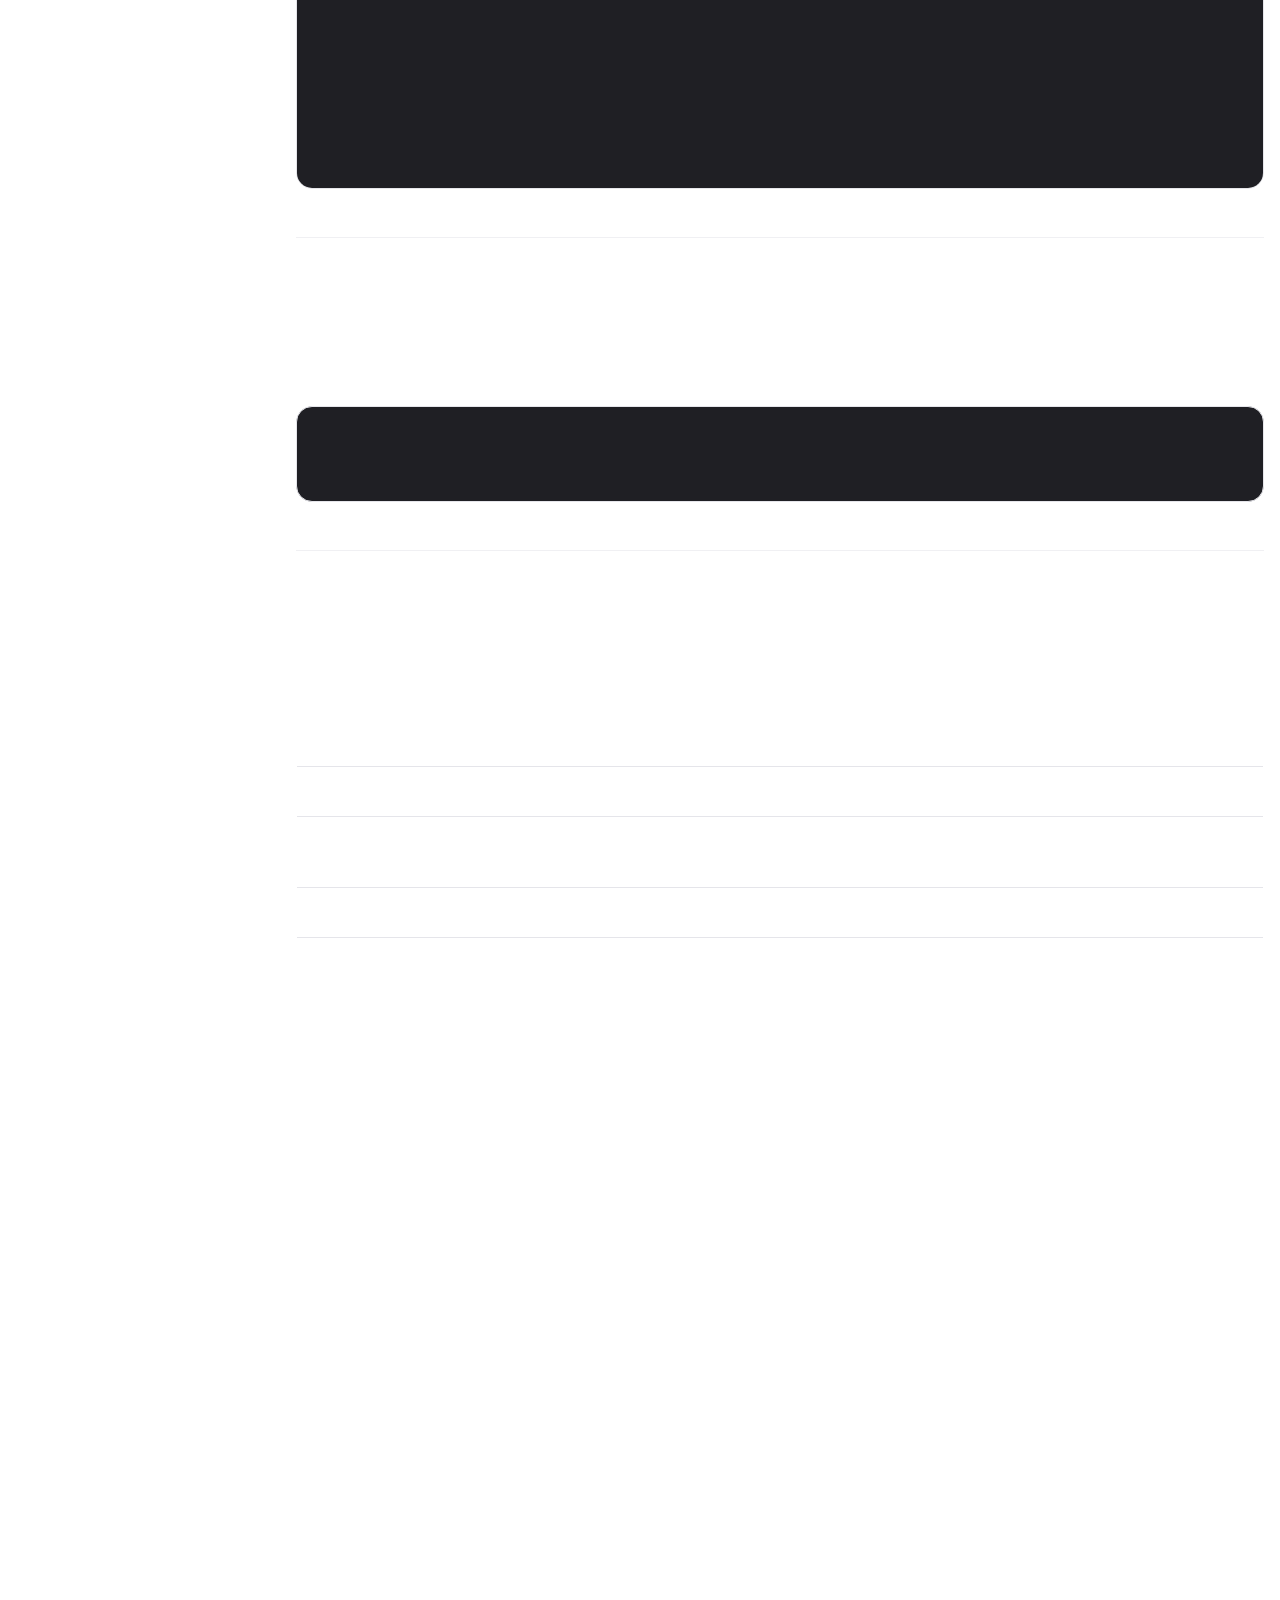
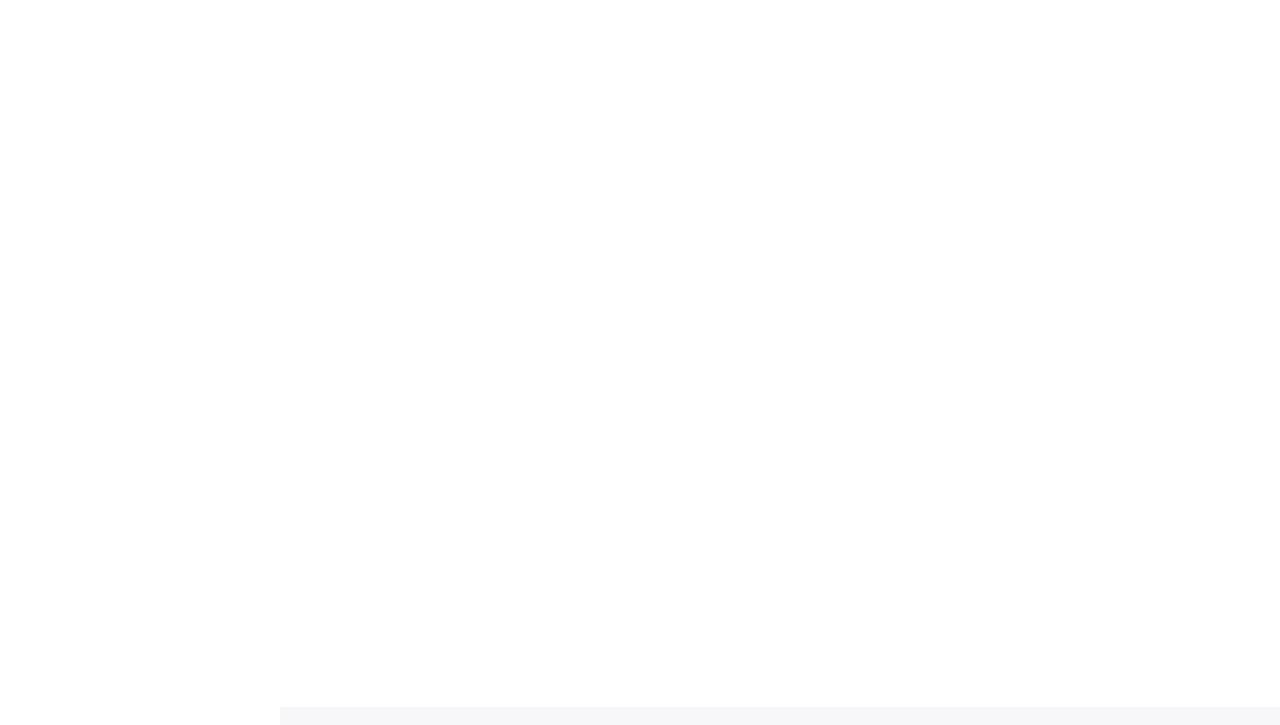
==== commit 43e68544: "Add submodule install command to UIKit index" ====
--- a/uikit/index.html
+++ b/uikit/index.html
@@ -103,6 +103,14 @@
 
       <section class="px-section">
         <div class="px-section__head">
+          <h2>Instalar como submodule</h2>
+          <p>Copia este comando dentro de cualquier proyecto donde quieras usar el sistema de diseño Pinxel como insumo base para Codex o para desarrollo.</p>
+        </div>
+        <textarea class="px-prompt-box px-prompt-box--command" readonly spellcheck="false">git submodule add https://github.com/saidsuarez/pinxel-design-system.git design-system</textarea>
+      </section>
+
+      <section class="px-section">
+        <div class="px-section__head">
           <h2>Principios del UIKit</h2>
           <p>Pinxel debe sentirse claro y modular, pero también capaz de sostener productos físicos personalizados y automatizaciones con IA.</p>
         </div>
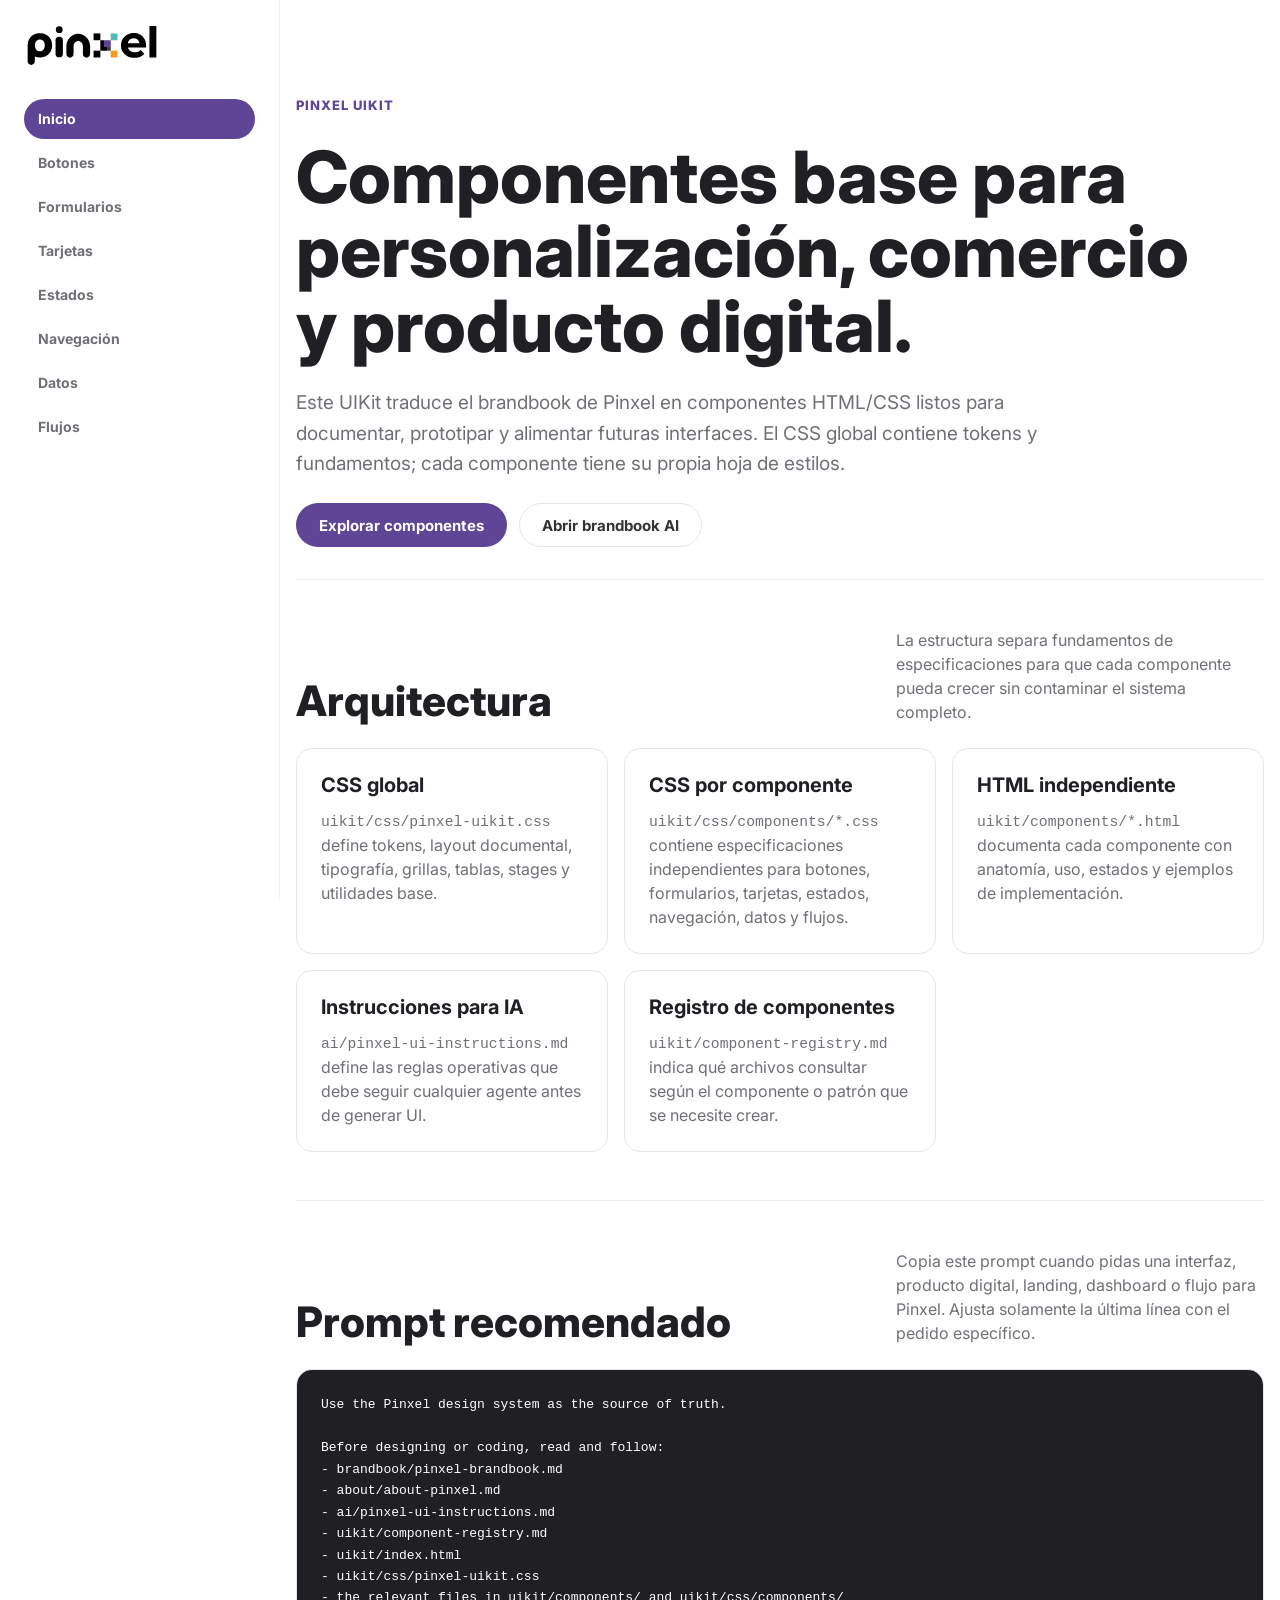
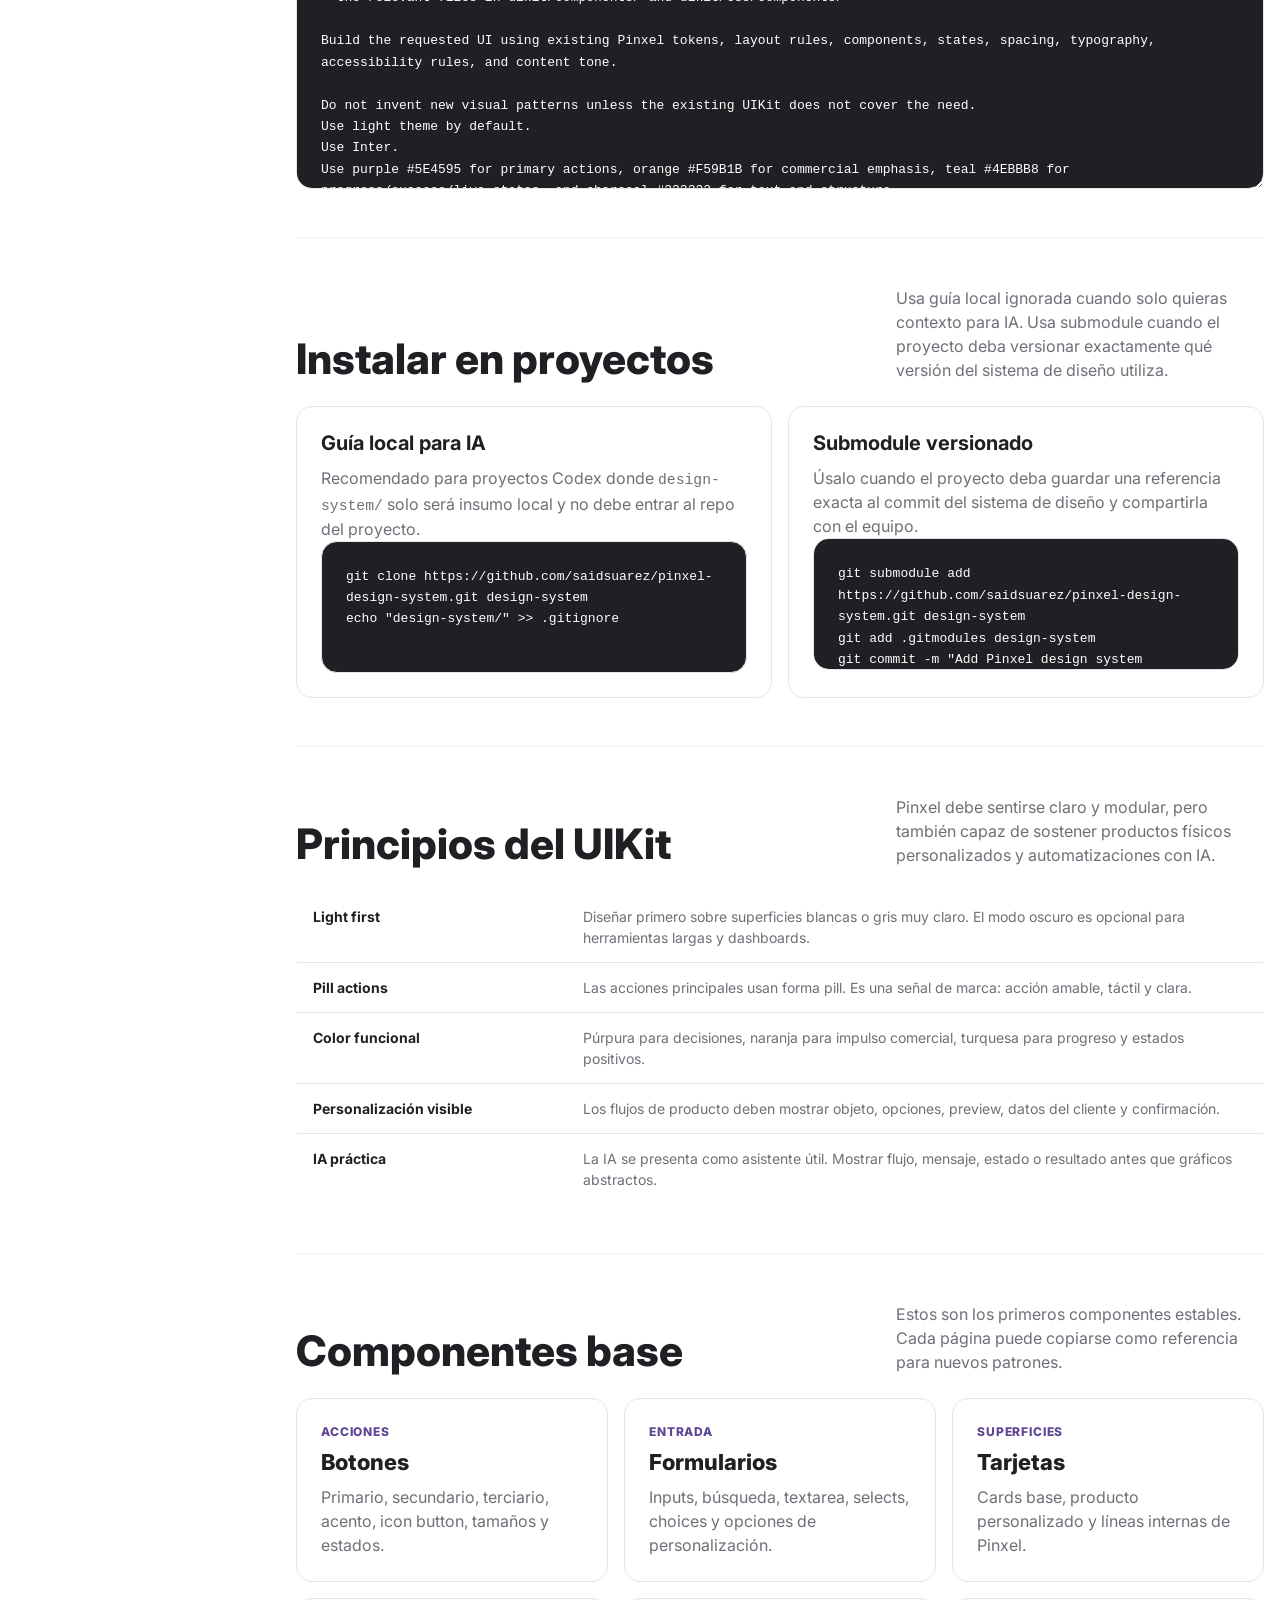
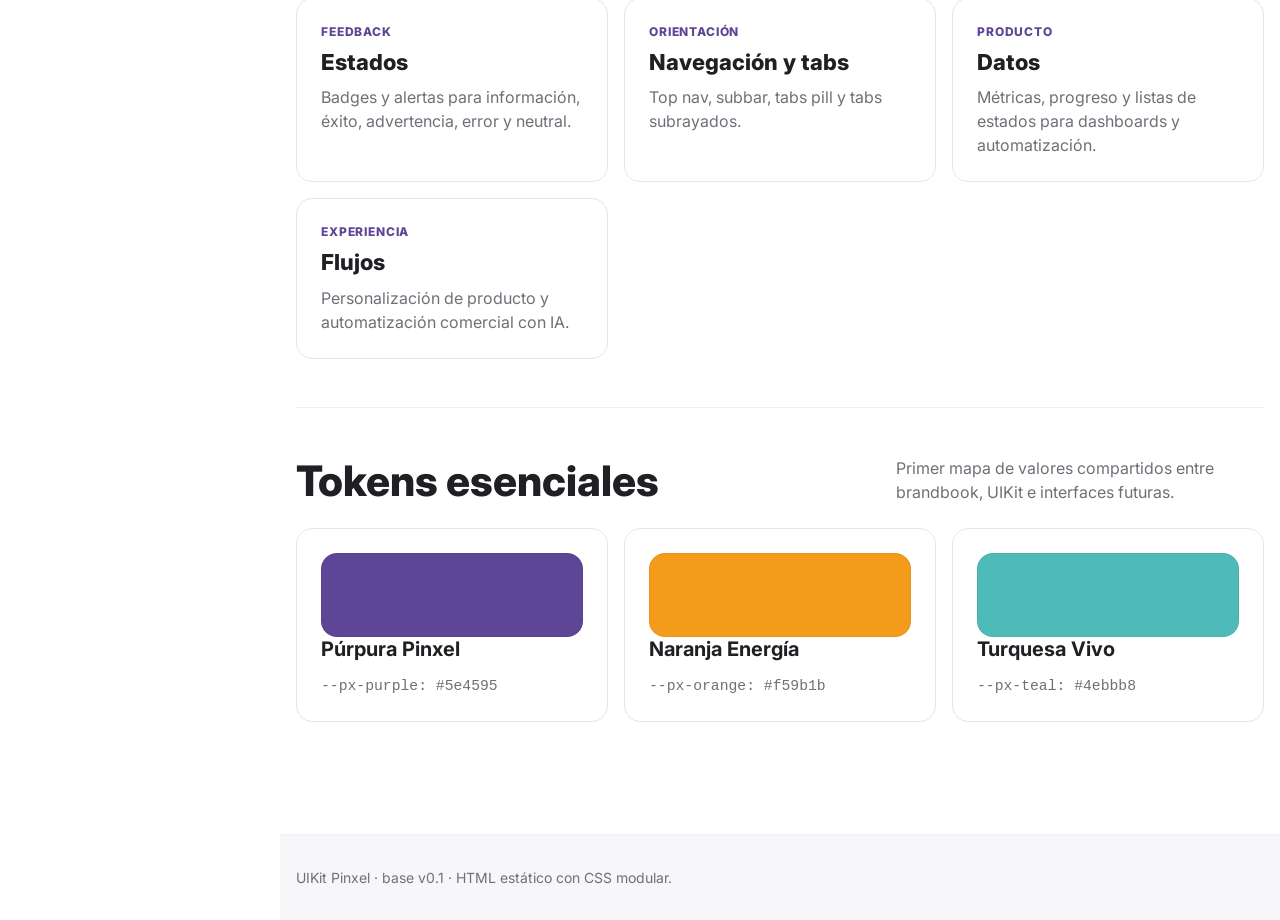
==== commit 711aec3b: "Document local and submodule install options" ====
--- a/uikit/index.html
+++ b/uikit/index.html
@@ -103,10 +103,24 @@
 
       <section class="px-section">
         <div class="px-section__head">
-          <h2>Instalar como submodule</h2>
-          <p>Copia este comando dentro de cualquier proyecto donde quieras usar el sistema de diseño Pinxel como insumo base para Codex o para desarrollo.</p>
-        </div>
-        <textarea class="px-prompt-box px-prompt-box--command" readonly spellcheck="false">git submodule add https://github.com/saidsuarez/pinxel-design-system.git design-system</textarea>
+          <h2>Instalar en proyectos</h2>
+          <p>Usa guía local ignorada cuando solo quieras contexto para IA. Usa submodule cuando el proyecto deba versionar exactamente qué versión del sistema de diseño utiliza.</p>
+        </div>
+        <div class="px-grid px-grid--2">
+          <article class="px-doc-card">
+            <h3>Guía local para IA</h3>
+            <p>Recomendado para proyectos Codex donde <code>design-system/</code> solo será insumo local y no debe entrar al repo del proyecto.</p>
+            <textarea class="px-prompt-box px-prompt-box--command" readonly spellcheck="false">git clone https://github.com/saidsuarez/pinxel-design-system.git design-system
+echo "design-system/" >> .gitignore</textarea>
+          </article>
+          <article class="px-doc-card">
+            <h3>Submodule versionado</h3>
+            <p>Úsalo cuando el proyecto deba guardar una referencia exacta al commit del sistema de diseño y compartirla con el equipo.</p>
+            <textarea class="px-prompt-box px-prompt-box--command" readonly spellcheck="false">git submodule add https://github.com/saidsuarez/pinxel-design-system.git design-system
+git add .gitmodules design-system
+git commit -m "Add Pinxel design system submodule"</textarea>
+          </article>
+        </div>
       </section>
 
       <section class="px-section">
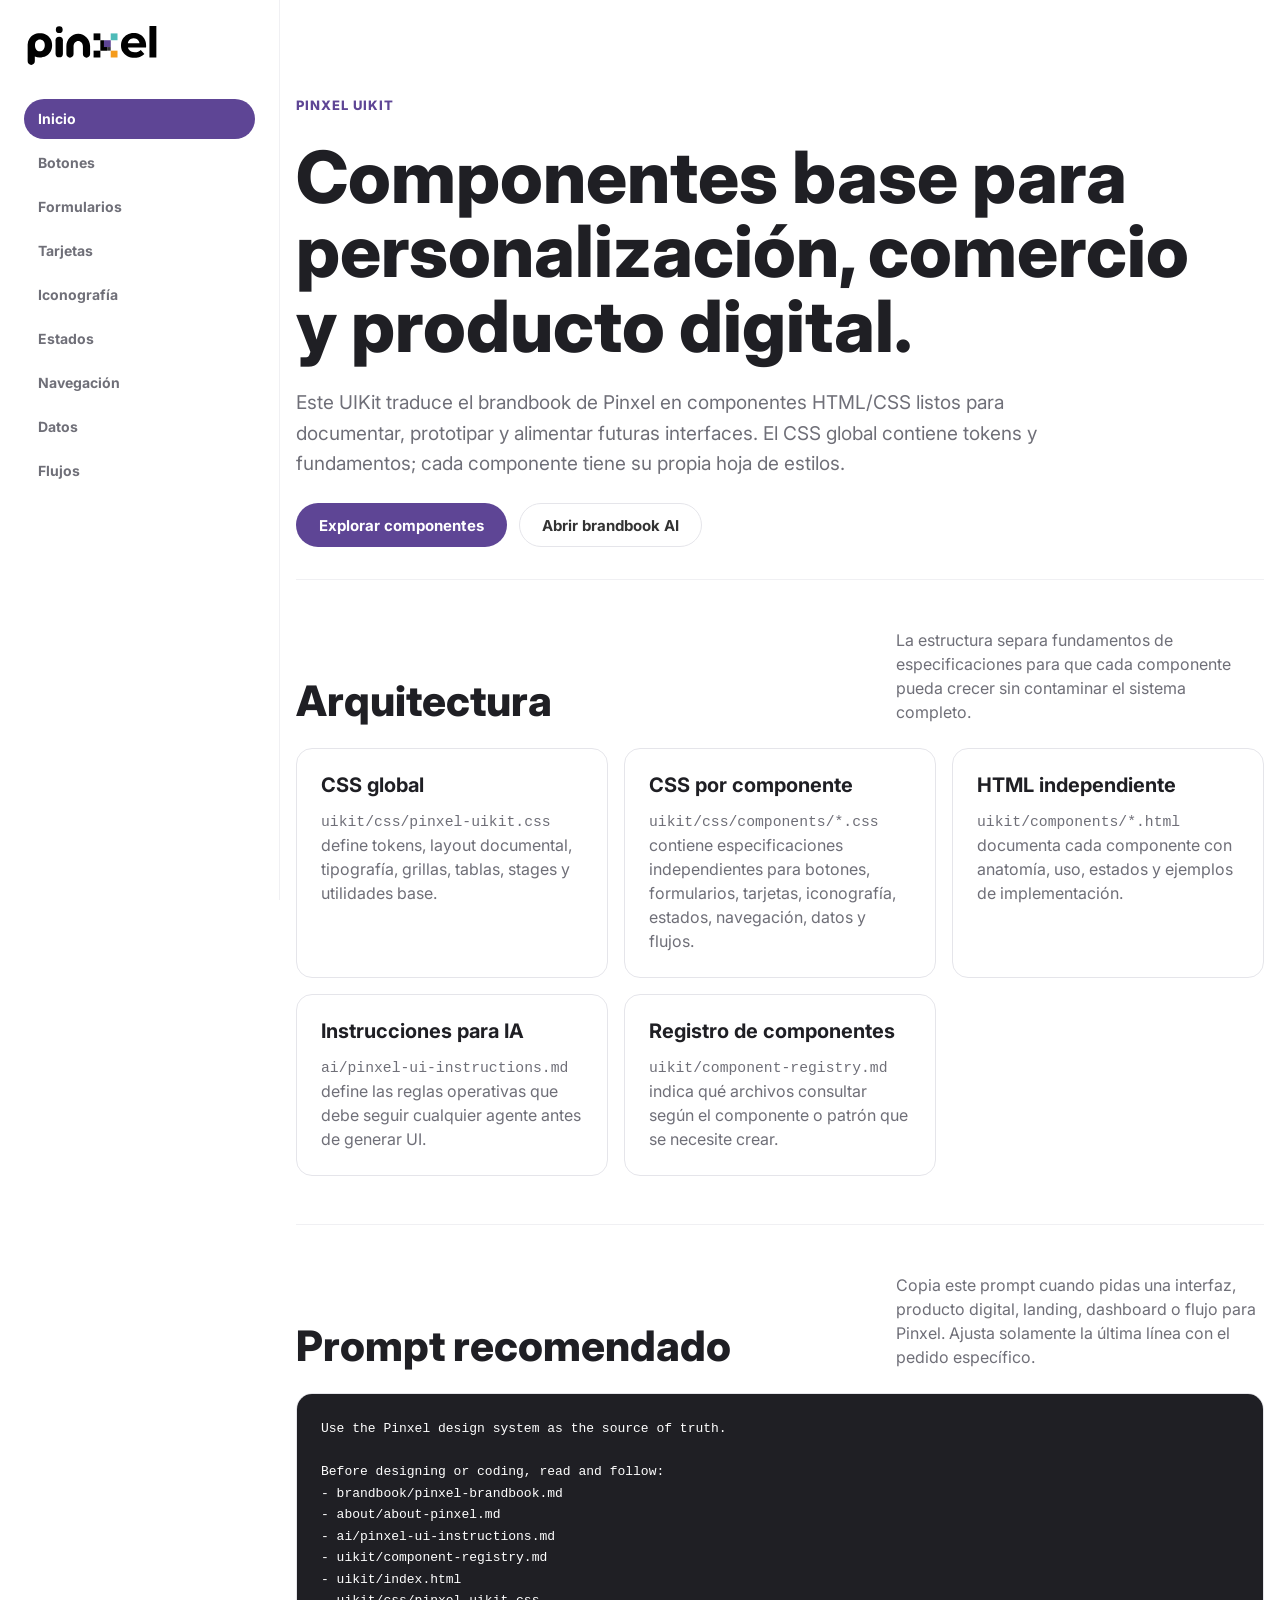
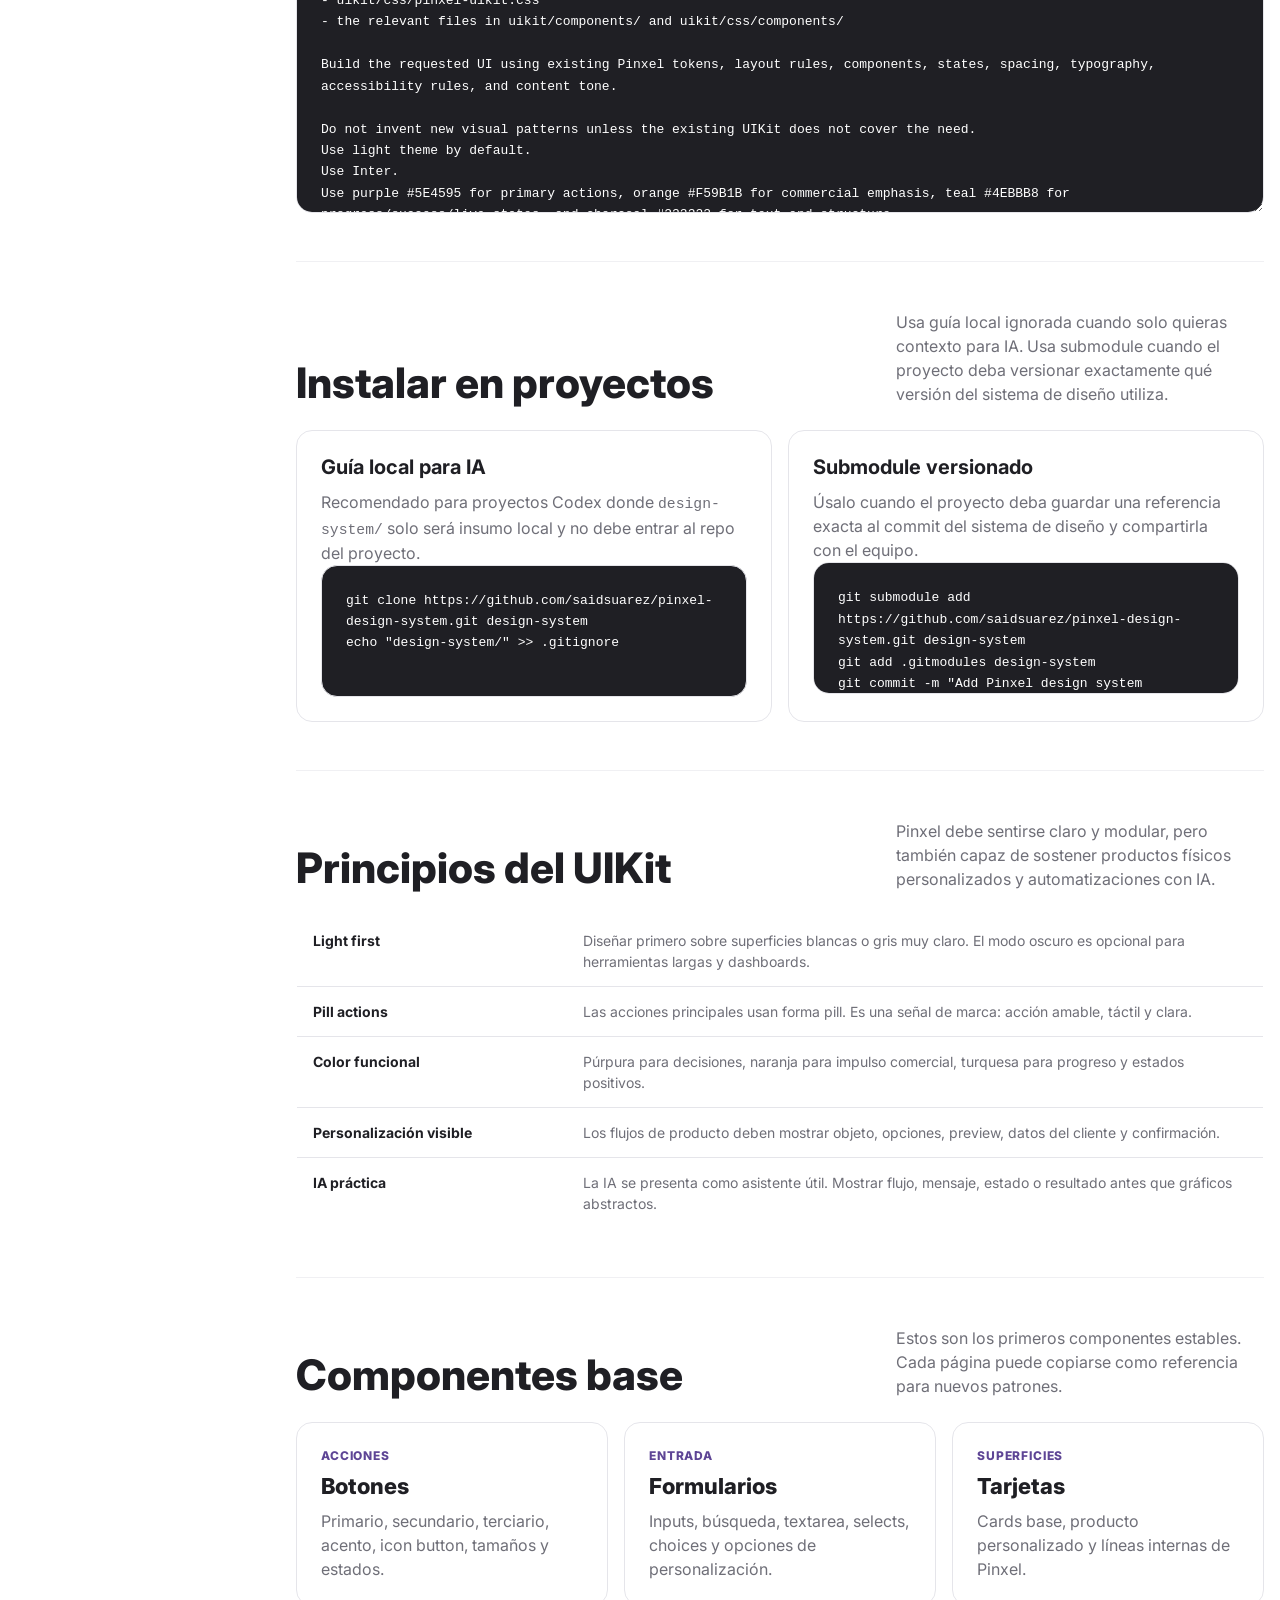
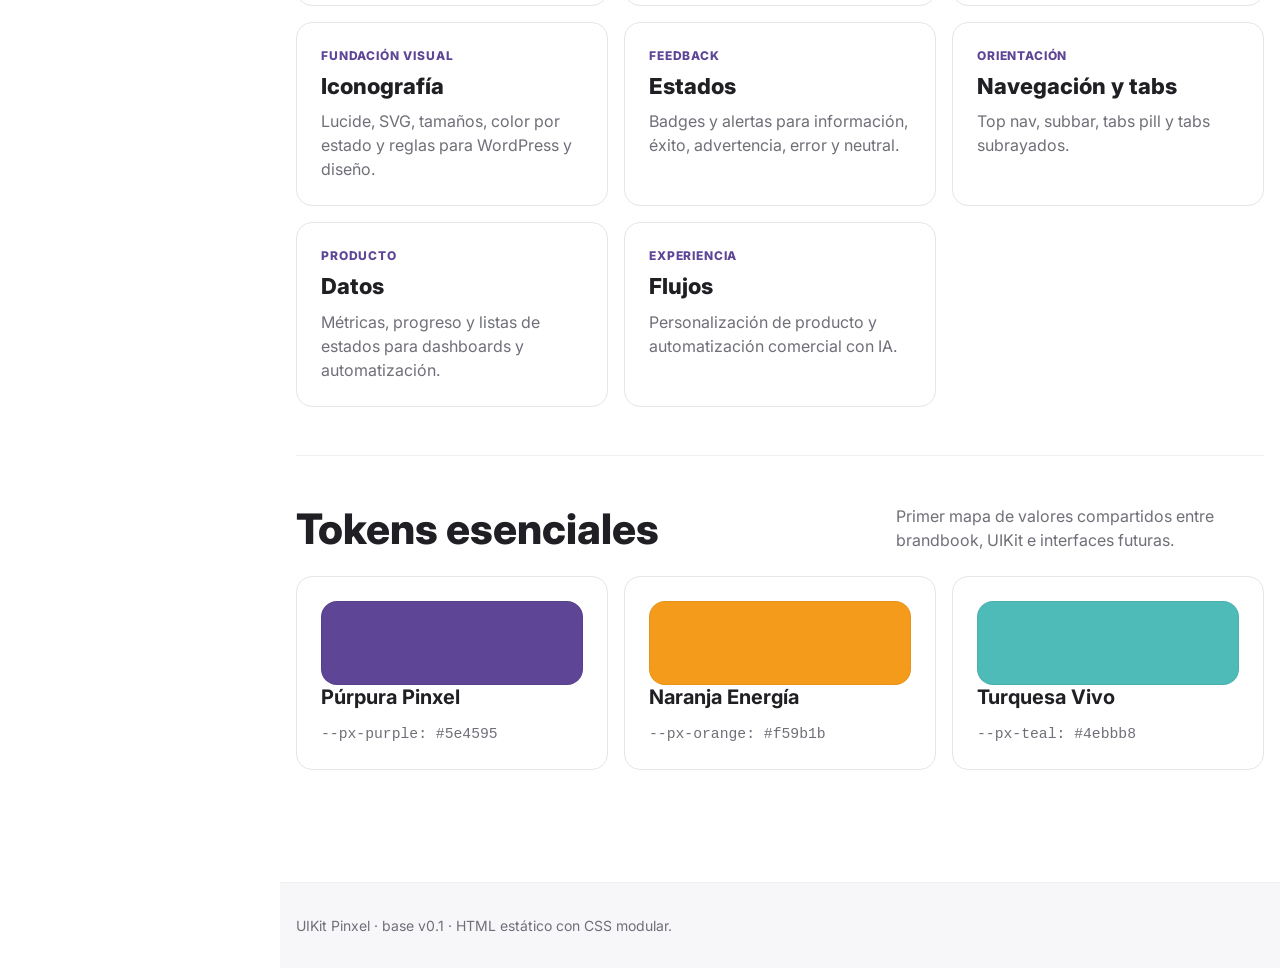
==== commit 9b368bbb: "Add Lucide iconography guidelines" ====
--- a/uikit/index.html
+++ b/uikit/index.html
@@ -26,6 +26,7 @@
           <a href="./components/buttons.html">Botones</a>
           <a href="./components/forms.html">Formularios</a>
           <a href="./components/cards.html">Tarjetas</a>
+          <a href="./components/icons.html">Iconografía</a>
           <a href="./components/badges-alerts.html">Estados</a>
           <a href="./components/navigation-tabs.html">Navegación</a>
           <a href="./components/data.html">Datos</a>
@@ -56,7 +57,7 @@
           </article>
           <article class="px-doc-card">
             <h3>CSS por componente</h3>
-            <p><code>uikit/css/components/*.css</code> contiene especificaciones independientes para botones, formularios, tarjetas, estados, navegación, datos y flujos.</p>
+            <p><code>uikit/css/components/*.css</code> contiene especificaciones independientes para botones, formularios, tarjetas, iconografía, estados, navegación, datos y flujos.</p>
           </article>
           <article class="px-doc-card">
             <h3>HTML independiente</h3>
@@ -174,6 +175,11 @@
             <p class="px-card__eyebrow">Superficies</p>
             <h3 class="px-card__title">Tarjetas</h3>
             <p class="px-card__text">Cards base, producto personalizado y líneas internas de Pinxel.</p>
+          </a>
+          <a class="px-card px-card--interactive" href="./components/icons.html">
+            <p class="px-card__eyebrow">Fundación visual</p>
+            <h3 class="px-card__title">Iconografía</h3>
+            <p class="px-card__text">Lucide, SVG, tamaños, color por estado y reglas para WordPress y diseño.</p>
           </a>
           <a class="px-card px-card--interactive" href="./components/badges-alerts.html">
             <p class="px-card__eyebrow">Feedback</p>
